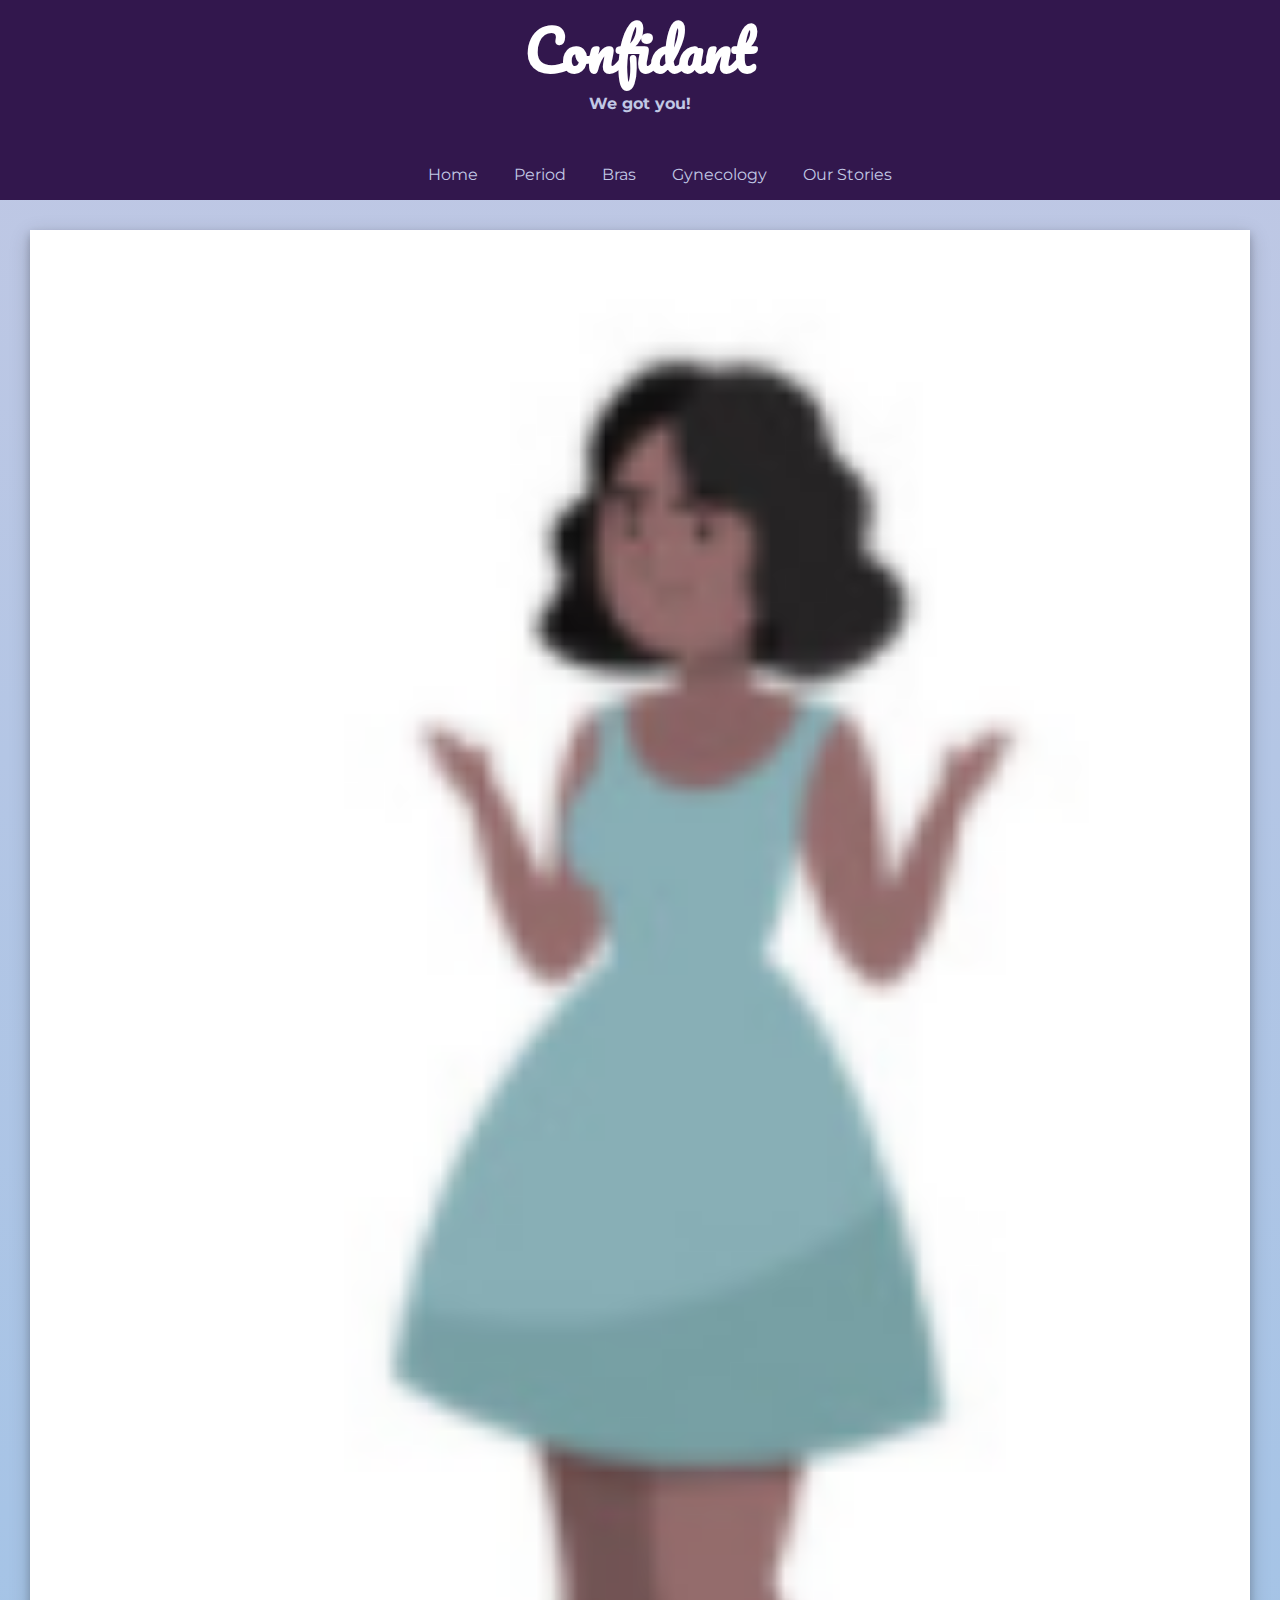
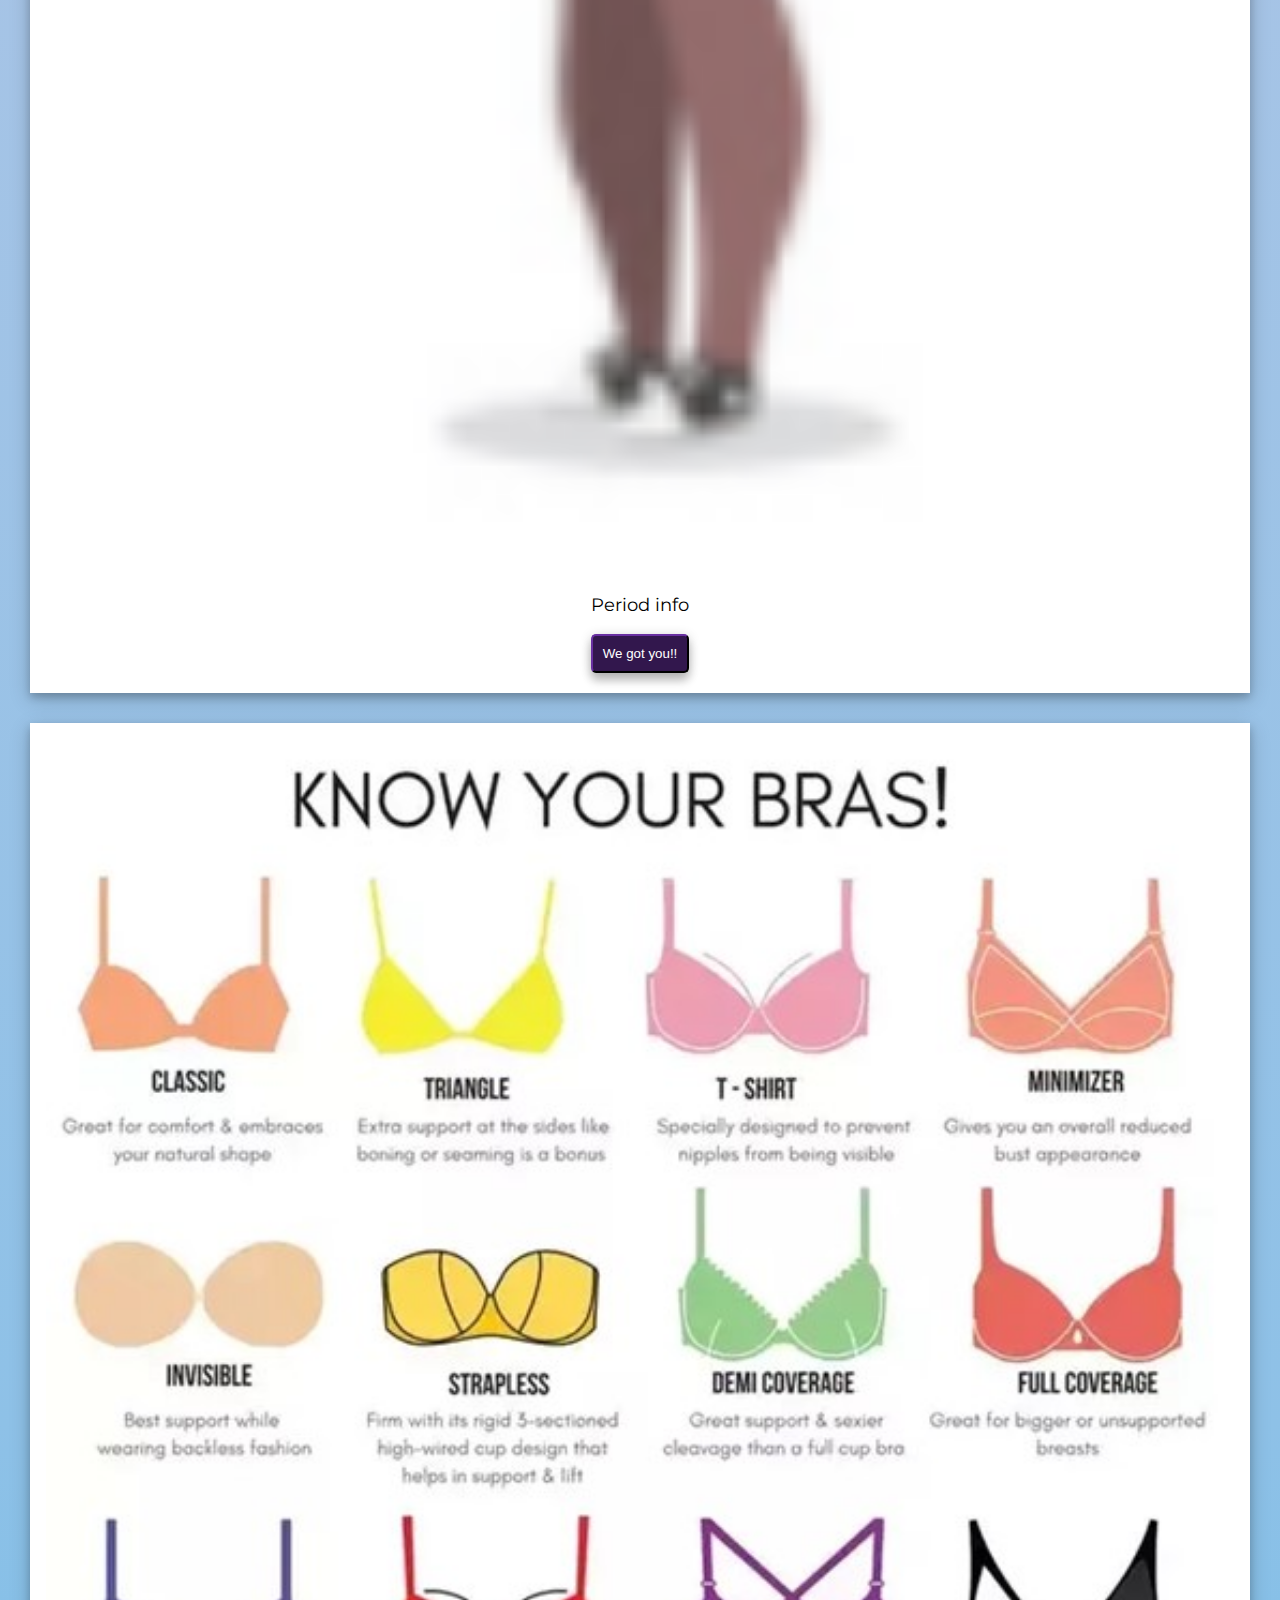
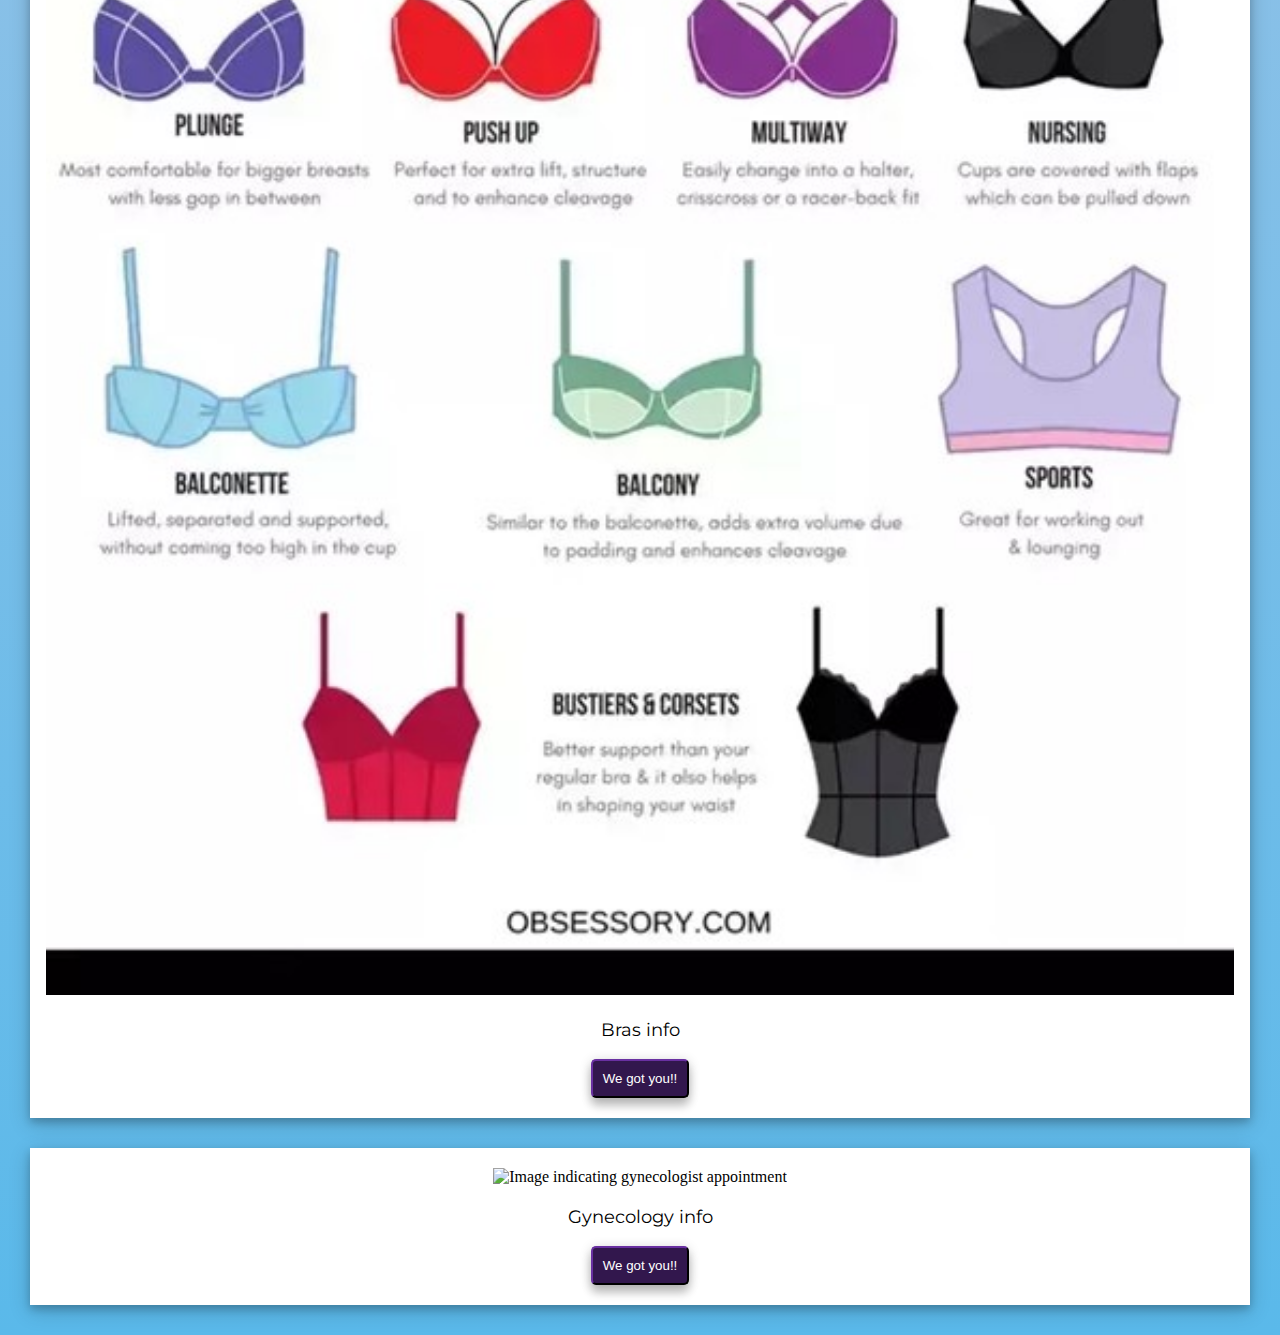
==== index.html @ 3390d000 "Added Our Stories" ====
<!DOCTYPE html>
<html lang="en-US">
    <head>
        <meta charset="utf-8">
        <meta name="viewport" content="width=device-width, initial-scale=1, shrink-to-fit=no">
        <link rel ="stylesheet" href= "styles.css">
        <link href="https://fonts.googleapis.com/css2?family=Pacifico&display=swap" rel="stylesheet">
        <link href="https://fonts.googleapis.com/css2?family=Montserrat&display=swap" rel="stylesheet">
    </head>

    <body>
        
        <div class = "Header">
            <div class = "Title">
                <h1>Confidant</h1>
                <h2>We got you!</h2>
            </div>
            <div class = "Navigation">
                <ul>
                    <li><a href="index.html">Home</a></li>
                    <li><a href="period.html">Period</a></li>
                    <li><a href="bra.html">Bras</a></li>
                    <li><a href="gynecology.html">Gynecology</a></li>
                    <li><a href="stories.html">Our Stories</a></li>
                </ul>
            </div>        
        </div>
        <div class = "Categories">
            <div class = "Period Category">
                <img src="images/girl1.png" alt="Image indicating period information">
                <p>Period info</p>
                <button onclick="document.location= 'period.html'">We got you!!</button>
            </div>
            <div class = "Bras Category">
                <img src="images/bras.jpg" alt="Image of bra">
                <p>Bras info</p>
                <button type="button" onclick="window.location.href='bra.html';">We got you!!</button>
            </div>
            <div class = "Gynecology Category">
                <img src="" alt="Image indicating gynecologist appointment">
                <p>Gynecology info</p>
                <button type="button">We got you!!</button>
            </div>
        </div>
    </body>
<script src="main.js"></script>
</html>
---- styles.css ----
body {
  background-image: linear-gradient(#C1C8E4,#a7c4e6,#8ec1e7 ,#5AB9EA);
  margin:0;
  }
  .Header{
    /* background-image: linear-gradient(#5AB9EA, #C1C8E4); */
    background-color: #32174d;
  /* background-image: url("images/background.jpg");
  background-repeat: repeat; */
    margin:0%;
    left: 0;
    right: 0;
    display:block;
  }
.Header h1 {
  font-family: 'Pacifico', cursive;
  /* background: #5AB9EA; */
  margin: 0%;
  font-size: 3.5em;
  text-align: center;
  padding-bottom: 40px;
}
.Header h2 {
  text-align: center;
  font-size: 1em;
  font-family: 'Montserrat', sans-serif;
  color: #C1C8E4;
}

h3 {
  font-family: 'Montserrat', sans-serif;
}
/* .Title {
  margin: 0%;
  color: white
} */
  h1, h2 {
    color:white;
    height: 41px;
    left: 0px;
    top: 0px;
    list-style: none;
  }
  .Navigation ul{
    margin: 0%;
    text-align: center;
  }

  img {
    width: 100%
  }

  .Navigation {
    margin: 0%;
    display: block;
    padding: 16px;
    font-family: 'Montserrat', sans-serif;
  }
  .Navigation li {
    display: block;
    display: inline-block;
    padding-left: 16px;
    padding-right: 16px;
  }
  .Navigation li a{
    color: #C1C8E4;
    text-decoration: none;
  }
  .Navigation li a:hover {
    text-decoration:underline;
  }
  
  p, .Answer ul{
    margin-top: 0%;
    padding-top: 20px;
    font-family: 'Montserrat', sans-serif;
    font-size: 18px;
    /* background: #C1C8E4; */
  }

.Category, .card{
    text-align: center;
    padding-left: 16px;
    padding-right: 16px;
    padding-top: 20px;
    margin: 30px;
    background: white;
    padding-bottom: 20px;
    box-shadow: 0 4px 8px 0 rgba(0, 0, 0, 0.2), 0 6px 20px 0 rgba(0, 0, 0, 0.19);
}

 .Answer {
   border-top: 3px solid;
   border-image: linear-gradient(to right, transparent, #34495e, transparent) 1;
  padding: 1rem;
}
.Category button, .Source button{
  box-shadow: 0 8px 10px 0 rgba(0,0,0,0.2), 0 2px 12px 0 rgba(0,0,0,0.19);
  border-color: #32174d;
  background-color: #32174d;
  color: white;
  border-radius: 5px;
  padding: 10px;
}
.Category button:hover, .Source button:hover{
  cursor: pointer;
}
.Answer ul {
  text-align: left;
}
.Questions .Question p {
  font-size: 25px;
}

.Question button{
  /* font-size: 25px; */
  text-decoration: none; 
  font-family: 'Montserrat', sans-serif;
  padding: 10px;
  font-size:4vw;
  width: 100%; 
  height: auto;
  font-weight: bold;
  color: #32174d;
}

.Question .btn-link:before{
  content: '\2212';
  width: 35px;
  left: 25px;
  font-size:25px;
  font-size: 4vw;
  text-align: middle;
  /* top:31px;*/
  padding-right: 10px; 
  /* position: absolute; */ 
  
}

.Question .btn-link.collapsed:before{
  content:'\002B';
}

.Question .btn-link{
  text-decoration: none;
}


.Question button:hover {
  text-decoration: none; 
  color: #C1C8E4;
}
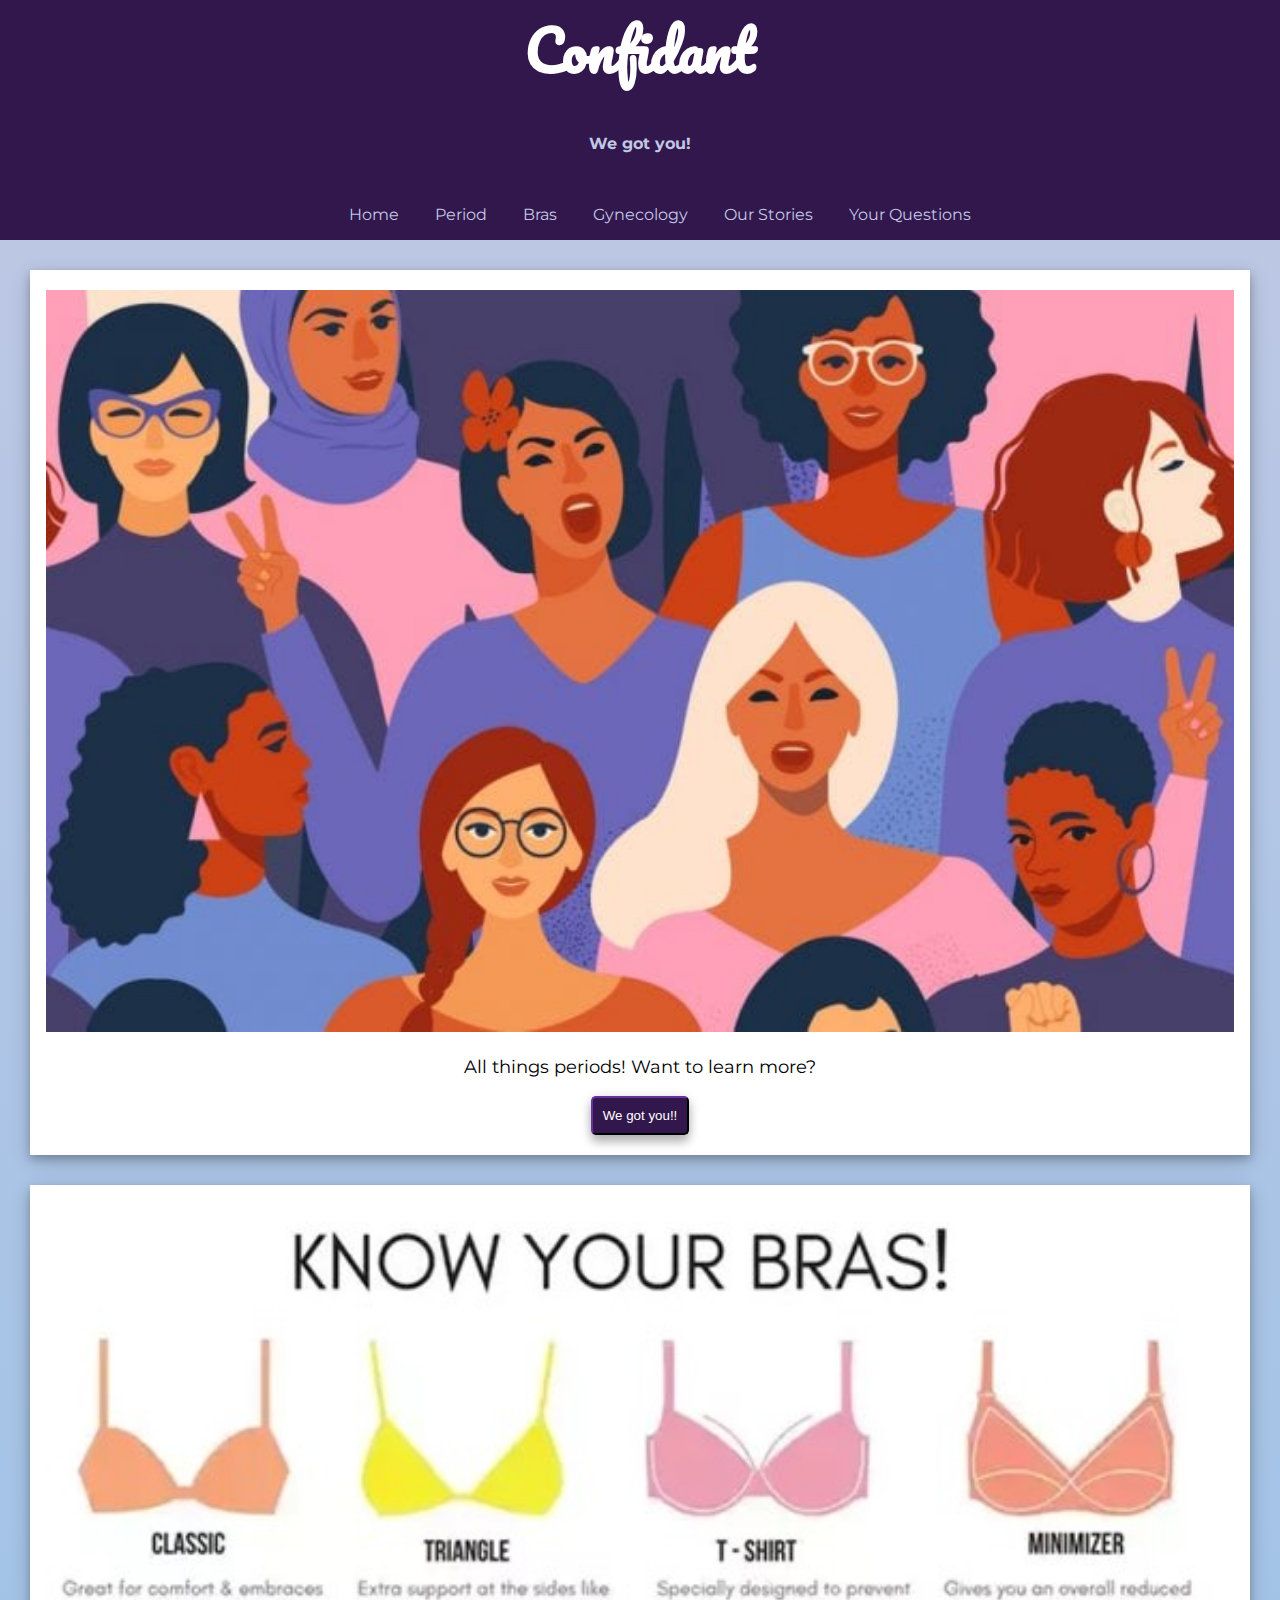
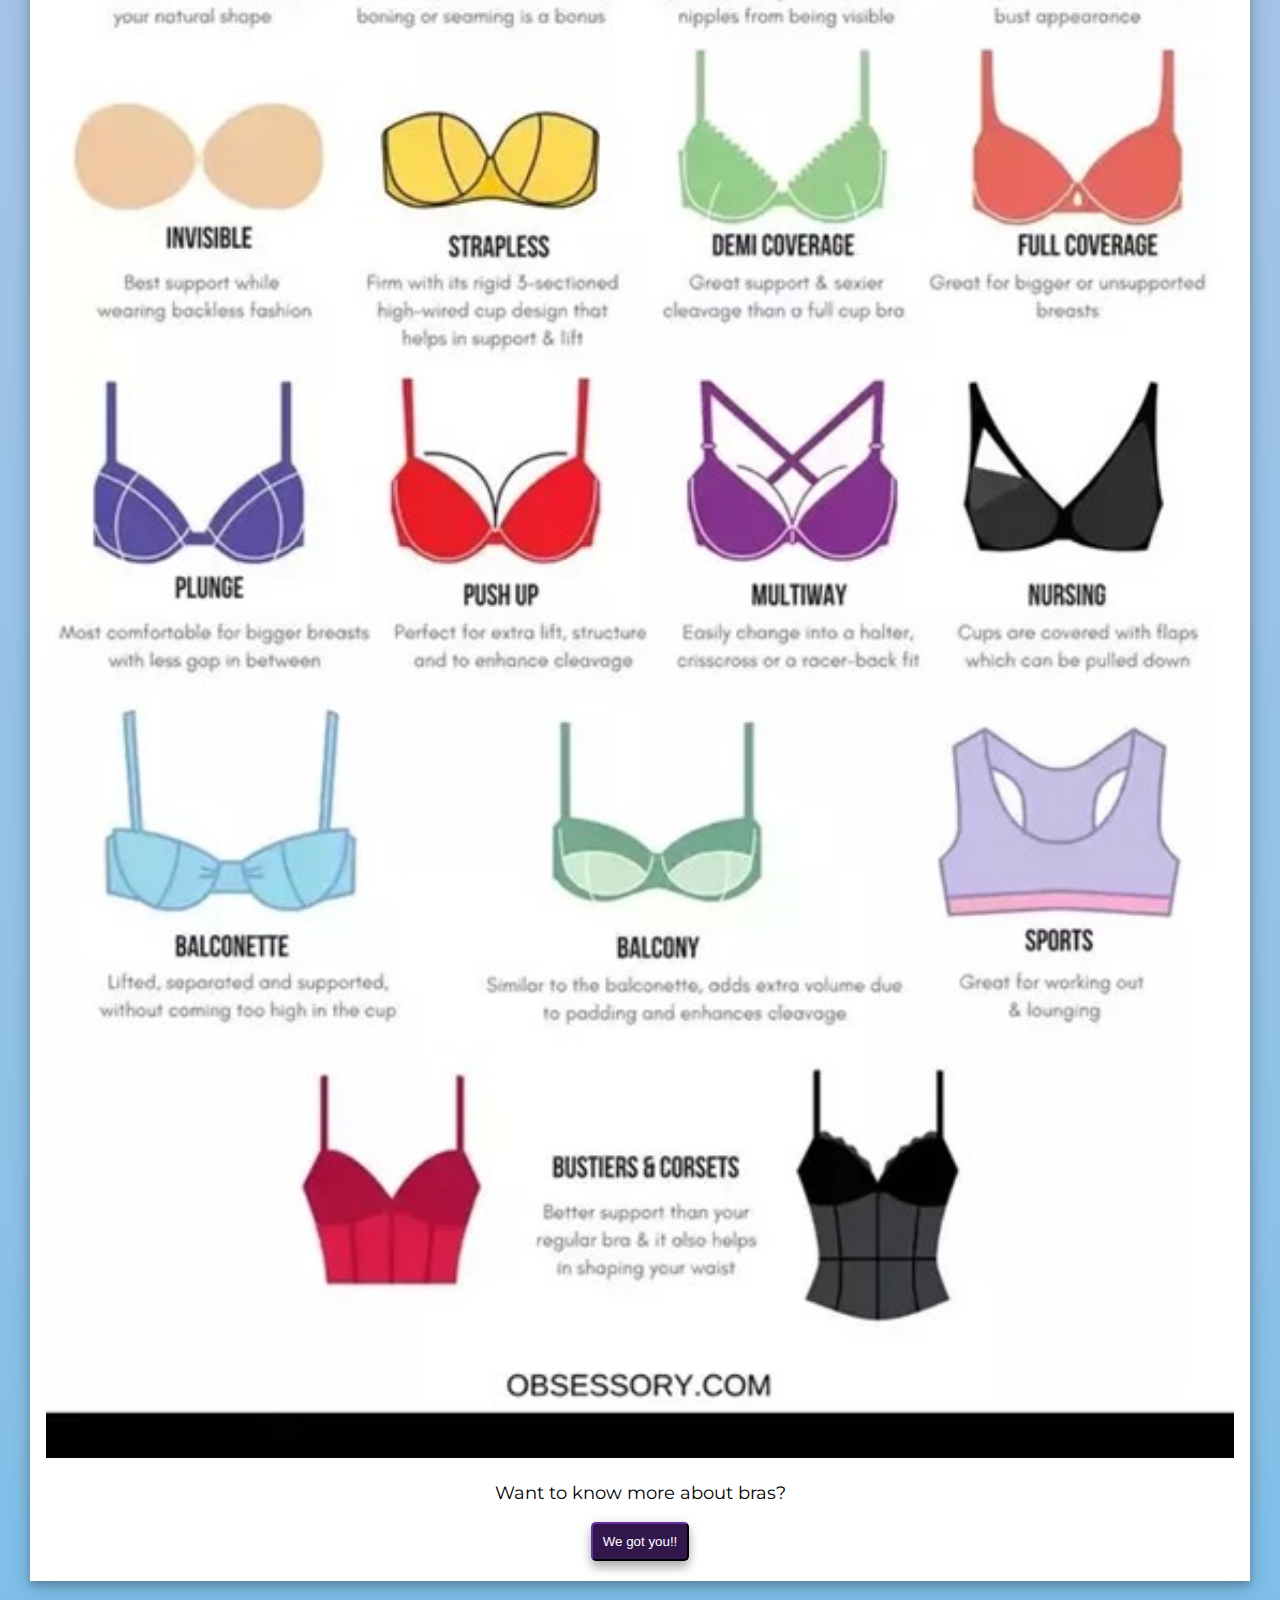
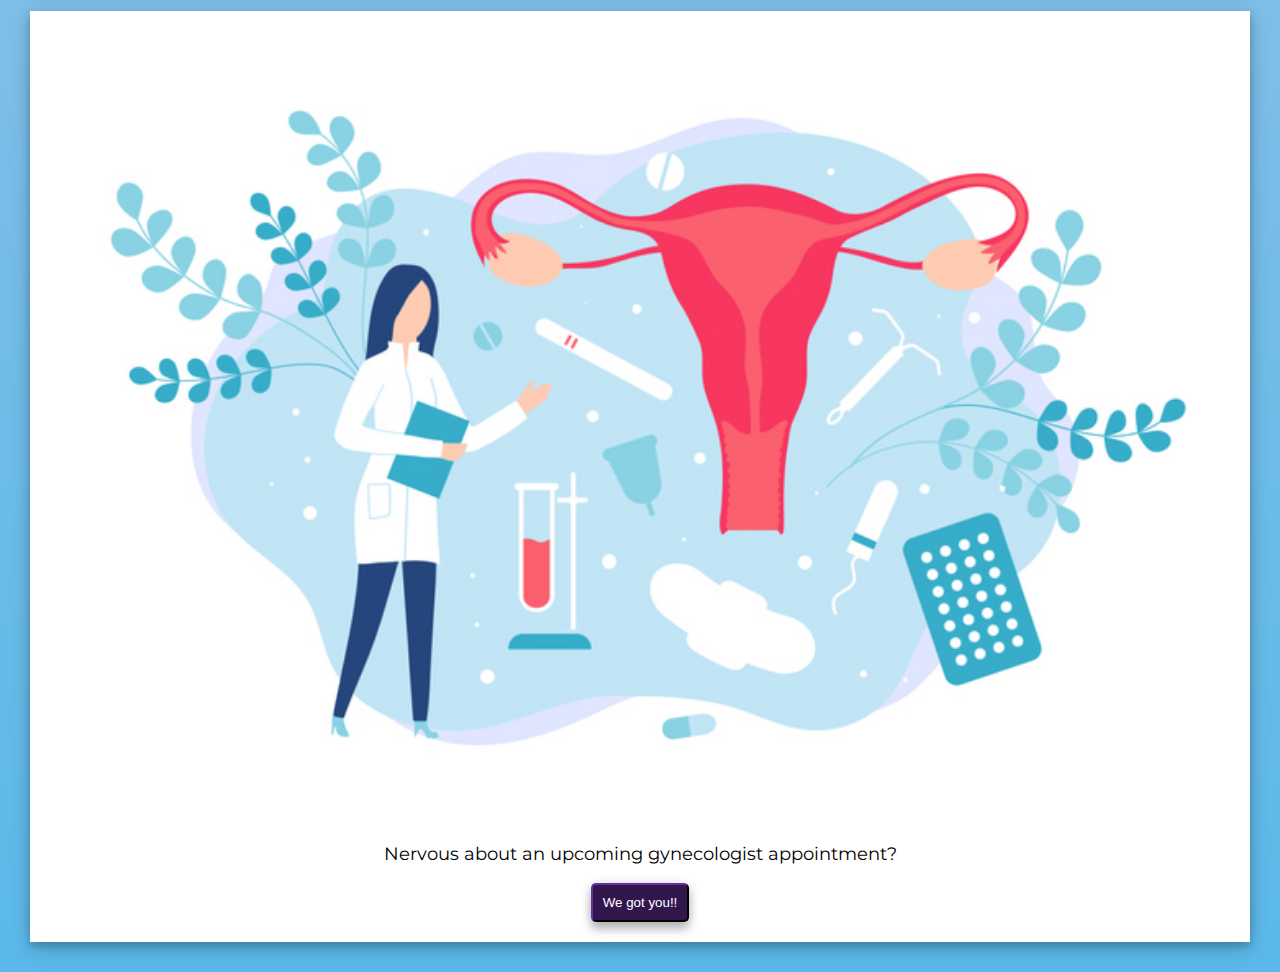
==== commit 06138ba2: "Collapse functionality on bras" ====
--- a/index.html
+++ b/index.html
@@ -21,27 +21,29 @@
                     <li><a href="period.html">Period</a></li>
                     <li><a href="bra.html">Bras</a></li>
                     <li><a href="gynecology.html">Gynecology</a></li>
-                    <li><a href="stories.html">Our Stories</a></li>
+                    <li><a href="sources.html">Our Stories</a></li>
+                    <li><a href="questions.html">Your Questions</a></li>
                 </ul>
             </div>        
         </div>
         <div class = "Categories">
             <div class = "Period Category">
-                <img src="images/girl1.png" alt="Image indicating period information">
-                <p>Period info</p>
+                <img src="images/idk.jpg" alt="Image indicating period information">
+                <p>All things periods! Want to learn more?</p>
                 <button onclick="document.location= 'period.html'">We got you!!</button>
             </div>
             <div class = "Bras Category">
                 <img src="images/bras.jpg" alt="Image of bra">
-                <p>Bras info</p>
+                <p>Want to know more about bras?</p>
                 <button type="button" onclick="window.location.href='bra.html';">We got you!!</button>
             </div>
             <div class = "Gynecology Category">
-                <img src="" alt="Image indicating gynecologist appointment">
-                <p>Gynecology info</p>
-                <button type="button">We got you!!</button>
+                <img src="images/gynecologist appointment.jpg" alt="Image indicating gynecologist appointment">
+                <p>Nervous about an upcoming gynecologist appointment?</p>
+                <button type="button" onclick="window.location.href='gynecology.html';">We got you!!</button>
             </div>
         </div>
     </body>
-<script src="main.js"></script>
+<script src="main.js">
+</script>
 </html>
--- a/styles.css
+++ b/styles.css
@@ -18,17 +18,13 @@
   margin: 0%;
   font-size: 3.5em;
   text-align: center;
-  padding-bottom: 40px;
+  padding-bottom: 80px;
 }
 .Header h2 {
   text-align: center;
   font-size: 1em;
   font-family: 'Montserrat', sans-serif;
   color: #C1C8E4;
-}
-
-h3 {
-  font-family: 'Montserrat', sans-serif;
 }
 /* .Title {
   margin: 0%;
@@ -124,8 +120,12 @@
   color: #32174d;
 }
 
+.Question .btn-link.collapsed:before{
+  content: '\2212'
+  /* content:'\002B'; */
+}
 .Question .btn-link:before{
-  content: '\2212';
+  content:'\002B';
   width: 35px;
   left: 25px;
   font-size:25px;
@@ -137,17 +137,14 @@
   
 }
 
-.Question .btn-link.collapsed:before{
-  content:'\002B';
-}
 
 .Question .btn-link{
   text-decoration: none;
 }
-
 
 .Question button:hover {
   text-decoration: none; 
   color: #C1C8E4;
 }
 
+
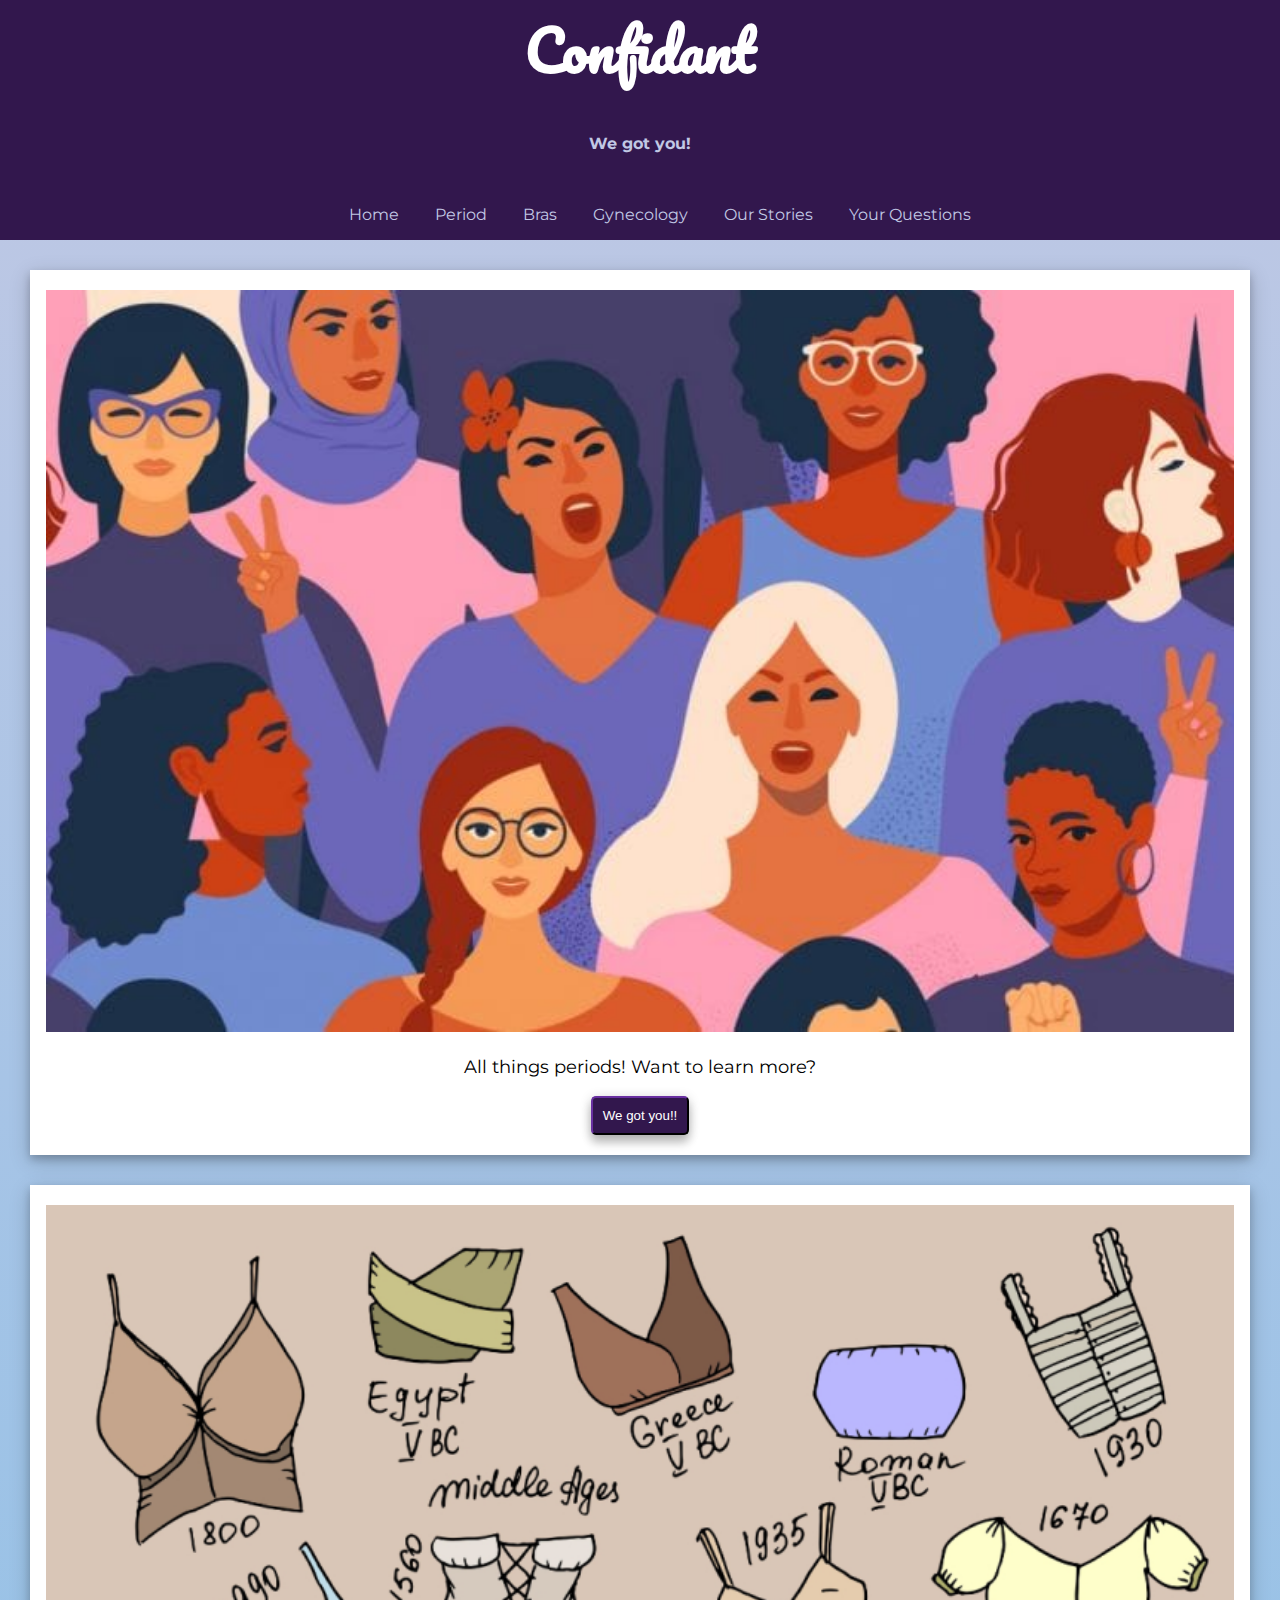
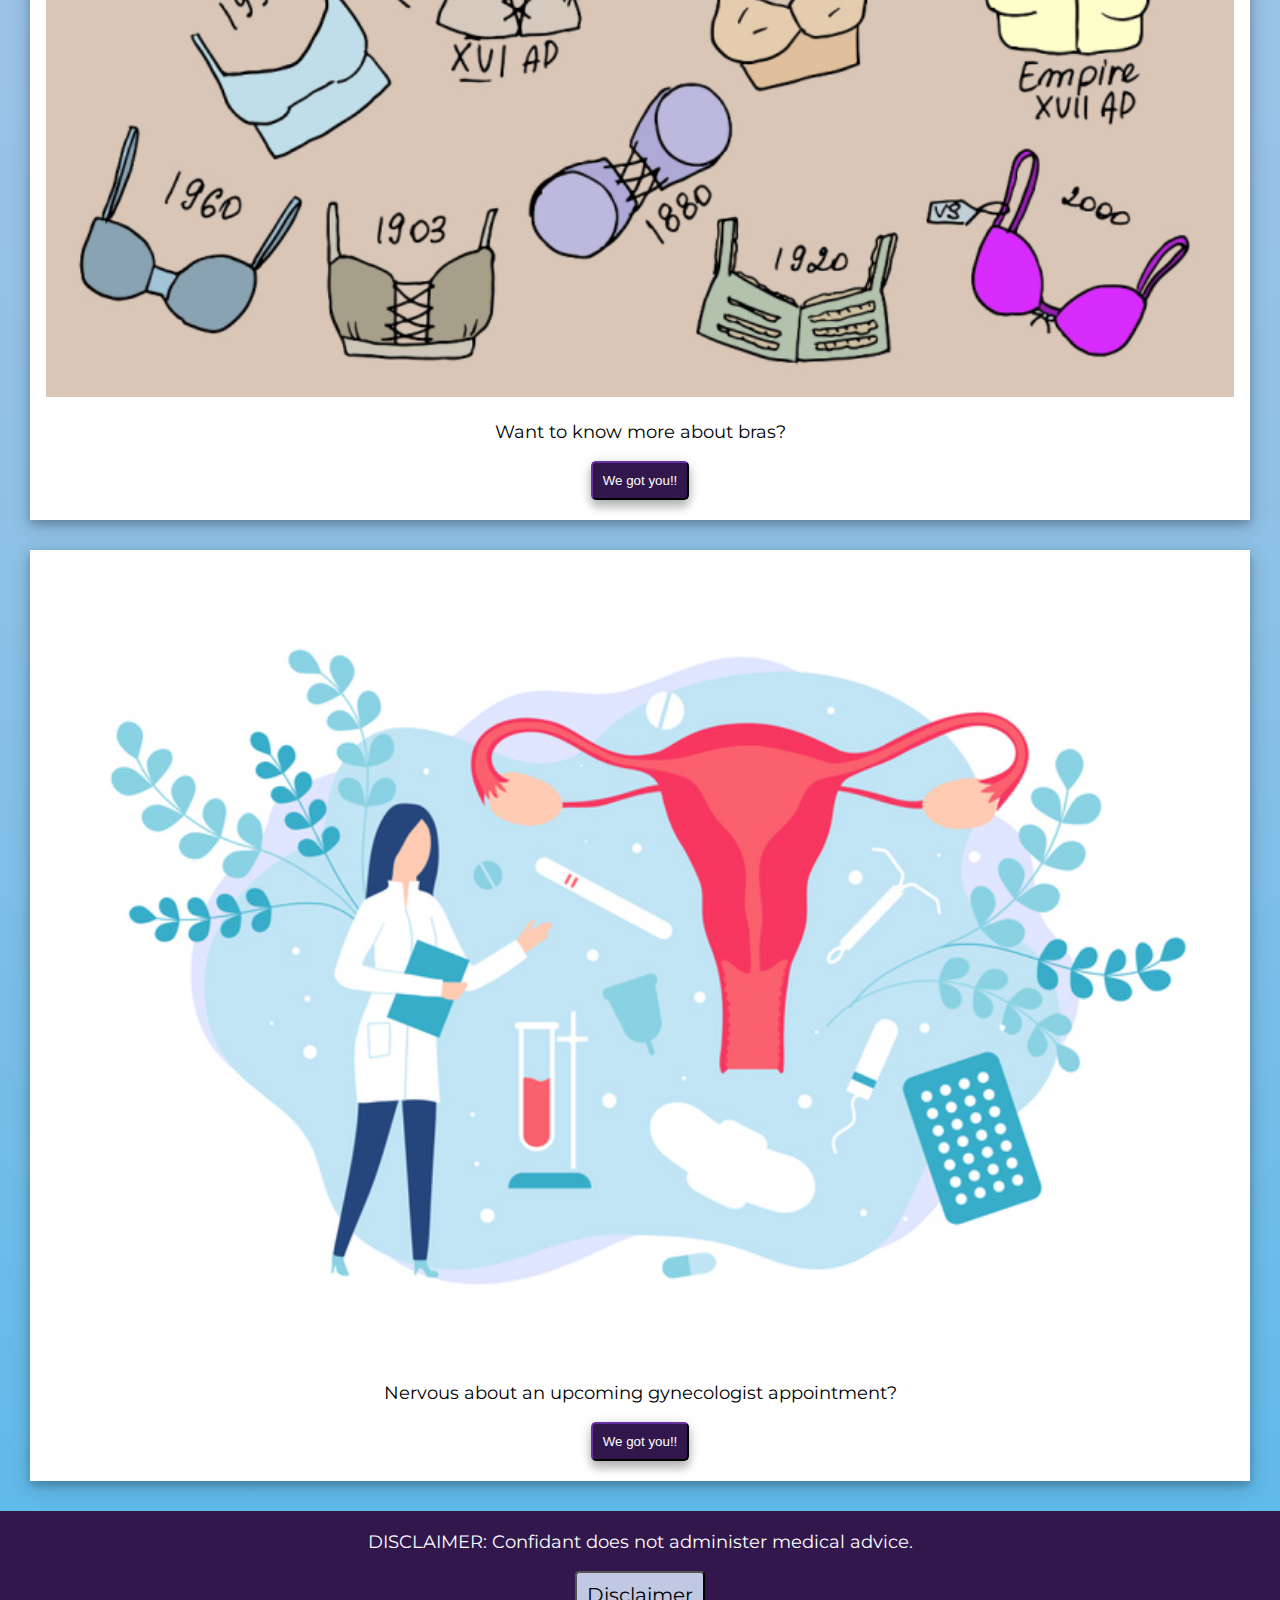
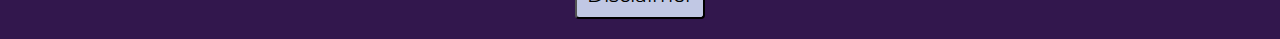
==== commit 24583f77: "Added disclaimer & pictures" ====
--- a/index.html
+++ b/index.html
@@ -8,8 +8,8 @@
         <link href="https://fonts.googleapis.com/css2?family=Montserrat&display=swap" rel="stylesheet">
     </head>
 
+    <!-- <body onload="disclaimer()"> -->
     <body>
-        
         <div class = "Header">
             <div class = "Title">
                 <h1>Confidant</h1>
@@ -26,6 +26,9 @@
                 </ul>
             </div>        
         </div>
+        <!-- <div class="popup" onclick="disclaimer()">Click me to toggle the popup!
+            <span class="popuptext" id="myPopup">A Simple Popup!</span>
+         </div> -->
         <div class = "Categories">
             <div class = "Period Category">
                 <img src="images/idk.jpg" alt="Image indicating period information">
@@ -33,7 +36,7 @@
                 <button onclick="document.location= 'period.html'">We got you!!</button>
             </div>
             <div class = "Bras Category">
-                <img src="images/bras.jpg" alt="Image of bra">
+                <img src="images/bra/brasHistory.jpg" alt="Image of bra">
                 <p>Want to know more about bras?</p>
                 <button type="button" onclick="window.location.href='bra.html';">We got you!!</button>
             </div>
@@ -43,6 +46,26 @@
                 <button type="button" onclick="window.location.href='gynecology.html';">We got you!!</button>
             </div>
         </div>
+        <footer>
+            <!-- Trigger/Open The Modal -->
+            <div class = foottxt>
+                <p>DISCLAIMER: Confidant does not administer medical advice.</p>
+            </div>
+            <center><div class = "butt">
+                <button id="myBtn">Disclaimer</button>
+            </div></center>
+
+            <!-- The Modal -->
+            <div id="myModal" class="modal">
+
+            <!-- Modal content -->
+            <div class="modal-content">
+                <span class="close">&times;</span>
+                <p><b>Disclaimer</b>: Confidant does not administer medical advice. It is not intended as a substitute for professional advice. Should you decide to act upon ny information on this website, you do so at your own risk. While the information on this website has been verified to the best of our abilities, we cannot guarantee that there are no mistakes or errors. We reserve the right to change this policy at any given time, of which you will be promptly updated. If you want to make sure that you are up to date with the latest changes, we advise you to frequently visit this page. The content displayed on this website is the intellectual property of Confidant. You may not reue, republish, or reprint such content without our written consent. </p>
+            </div>
+
+            </div>
+        </footer>
     </body>
 <script src="main.js">
 </script>
--- a/styles.css
+++ b/styles.css
@@ -147,4 +147,67 @@
   color: #C1C8E4;
 }
 
-
+.modal {
+  display: none; /* Hidden by default */
+  position: fixed; /* Stay in place */
+  z-index: 1; /* Sit on top */
+  left: 0;
+  top: 0;
+  width: 100%; /* Full width */
+  height: 100%; /* Full height */
+  overflow: auto; /* Enable scroll if needed */
+  background-color: rgb(0,0,0); /* Fallback color */
+  background-color: rgba(0,0,0,0.4); /* Black w/ opacity */
+}
+
+/* Modal Content/Box */
+.modal-content {
+  background-color:  #32174d;
+  margin: 15% auto; /* 15% from the top and centered */
+  padding: 20px;
+  border: 1px solid black;
+  width: 80%; /* Could be more or less, depending on screen size */
+  color: white;
+  font-family: 'Montserrat', sans-serif
+}
+
+/* The Close Button */
+.close {
+  color: #aaa;
+  float: right;
+  font-size: 28px;
+  font-weight: bold;
+}
+
+.close:hover,
+.close:focus {
+  color: black;
+  text-decoration: none;
+  cursor: pointer;
+}
+
+footer{
+  background-color: #32174d;
+  margin:auto;
+}
+#myBtn {
+  border-radius: 4px;
+  font-family: 'Montserrat', sans-serif;
+  padding: 10px;
+  font-size:20px;
+  text-align: center;
+  margin:auto;
+  background-color: #C1C8E4;
+  border-color: black;
+}
+.foottxt {
+  display:block;
+  margin:auto;
+  text-align:center;
+  color: white;
+  font-family: 'Montserrat', sans-serif
+}
+.butt{
+  padding-bottom: 20px;
+}
+
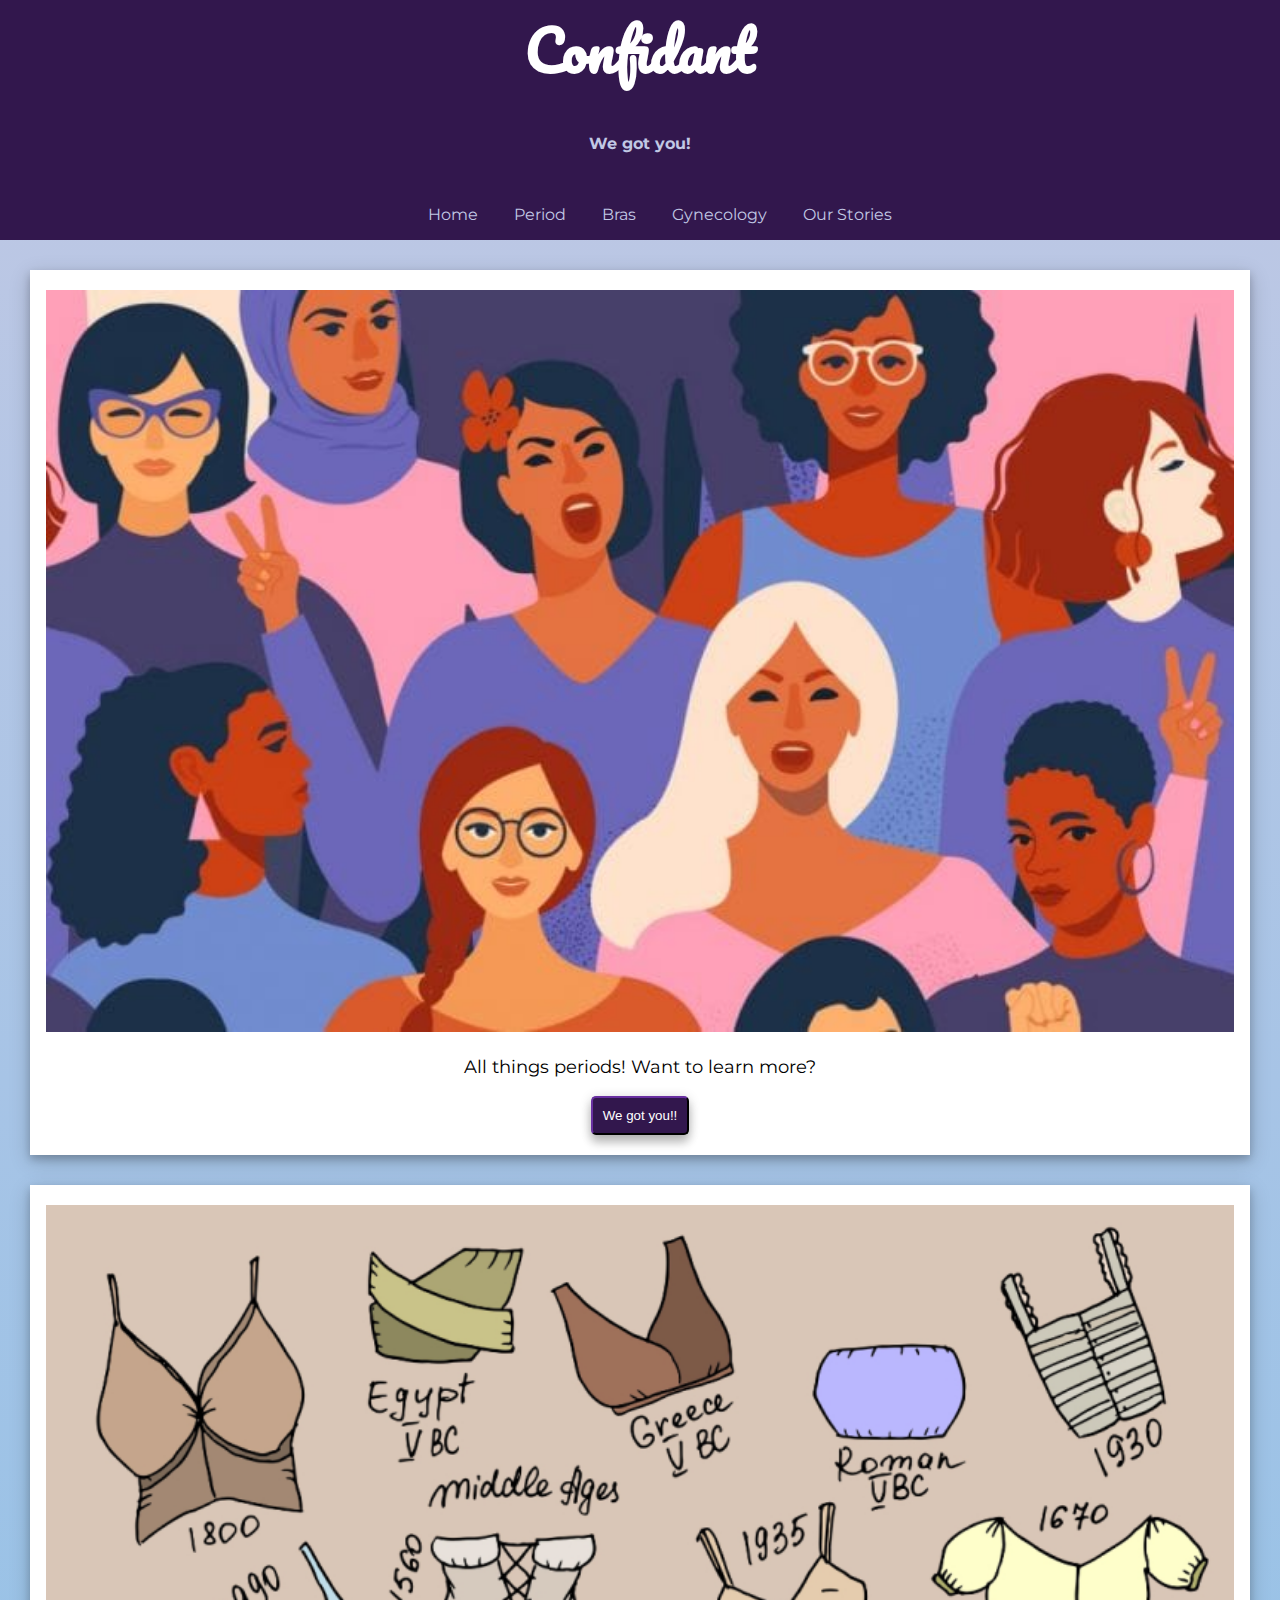
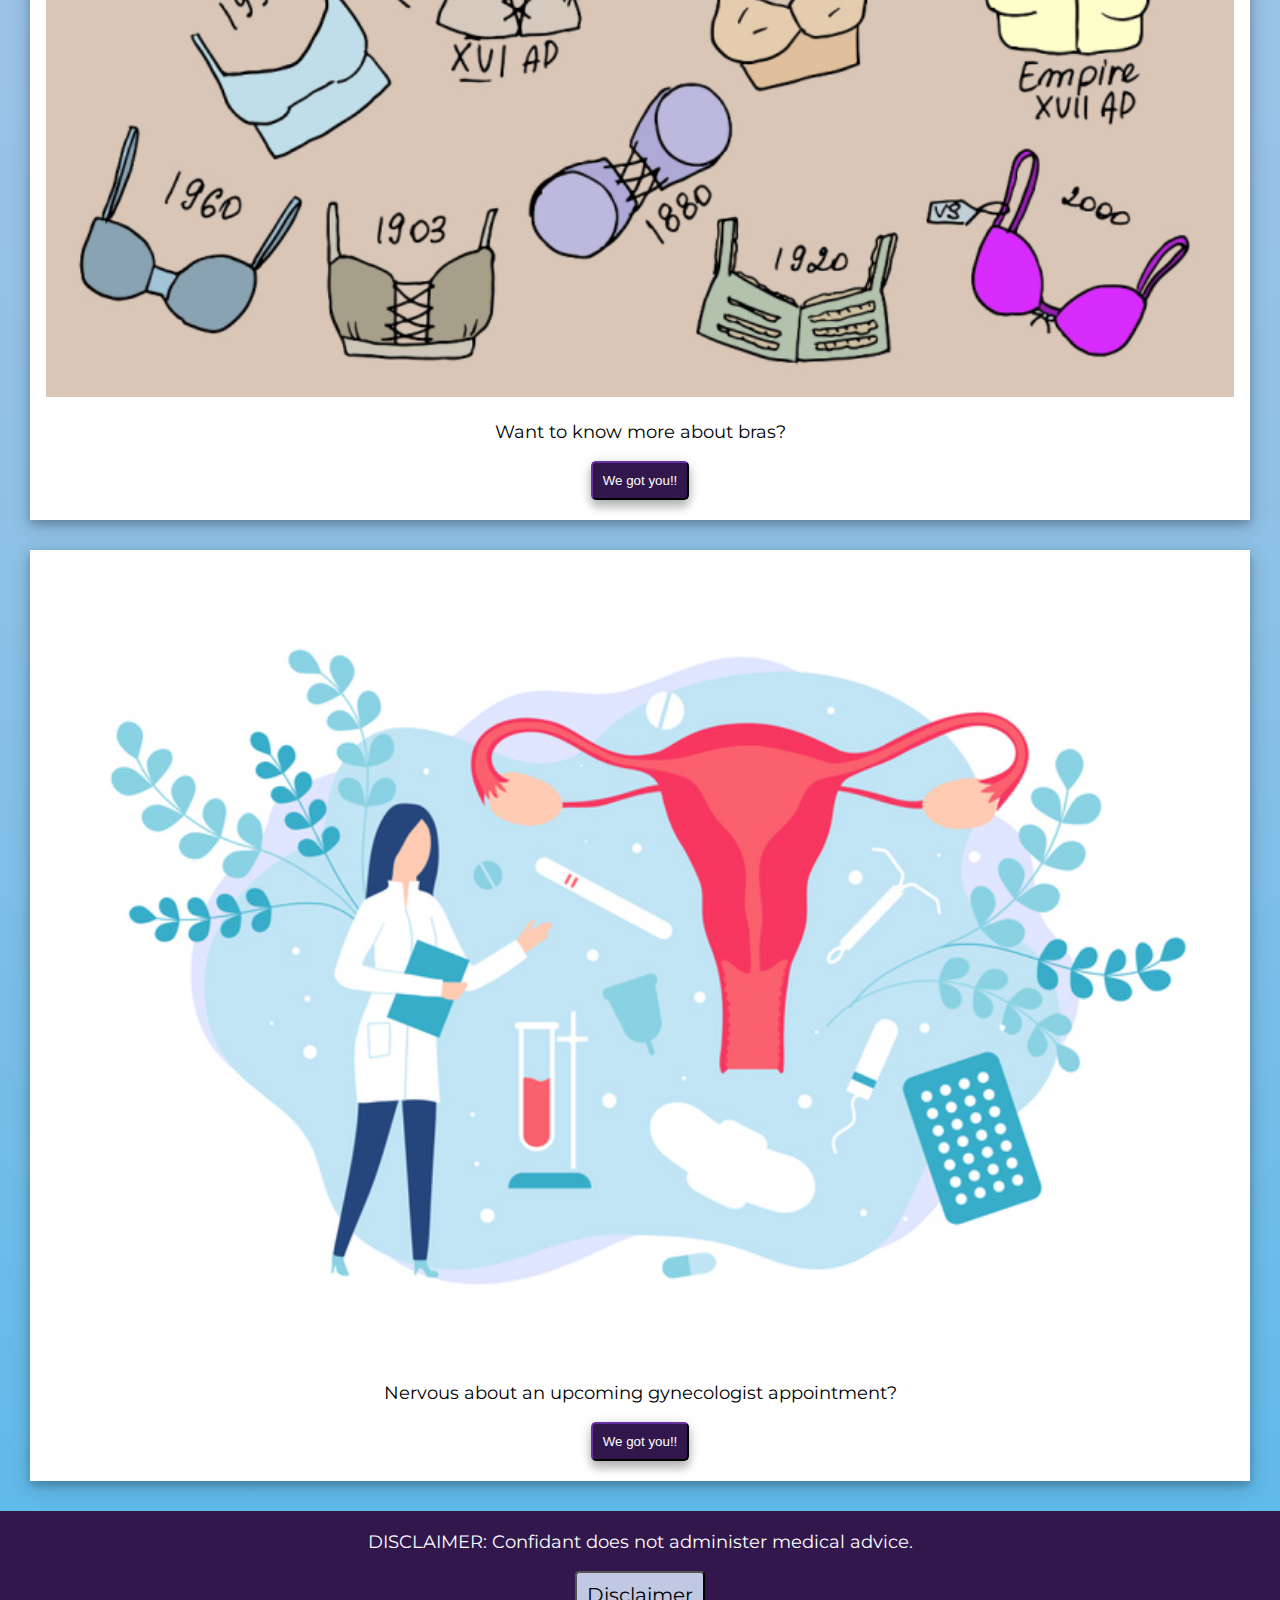
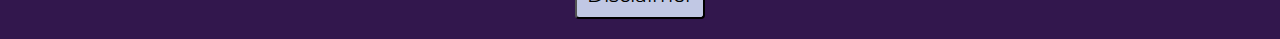
==== commit 242c0df5: "Merge pull request #19 from rgeohegan3/Kendra" ====
--- a/index.html
+++ b/index.html
@@ -21,8 +21,7 @@
                     <li><a href="period.html">Period</a></li>
                     <li><a href="bra.html">Bras</a></li>
                     <li><a href="gynecology.html">Gynecology</a></li>
-                    <li><a href="sources.html">Our Stories</a></li>
-                    <li><a href="questions.html">Your Questions</a></li>
+                    <li><a href="stories.html">Our Stories</a></li>
                 </ul>
             </div>        
         </div>
--- a/styles.css
+++ b/styles.css
@@ -25,6 +25,10 @@
   font-size: 1em;
   font-family: 'Montserrat', sans-serif;
   color: #C1C8E4;
+}
+
+h3 {
+  font-family: 'Montserrat', sans-serif;
 }
 /* .Title {
   margin: 0%;
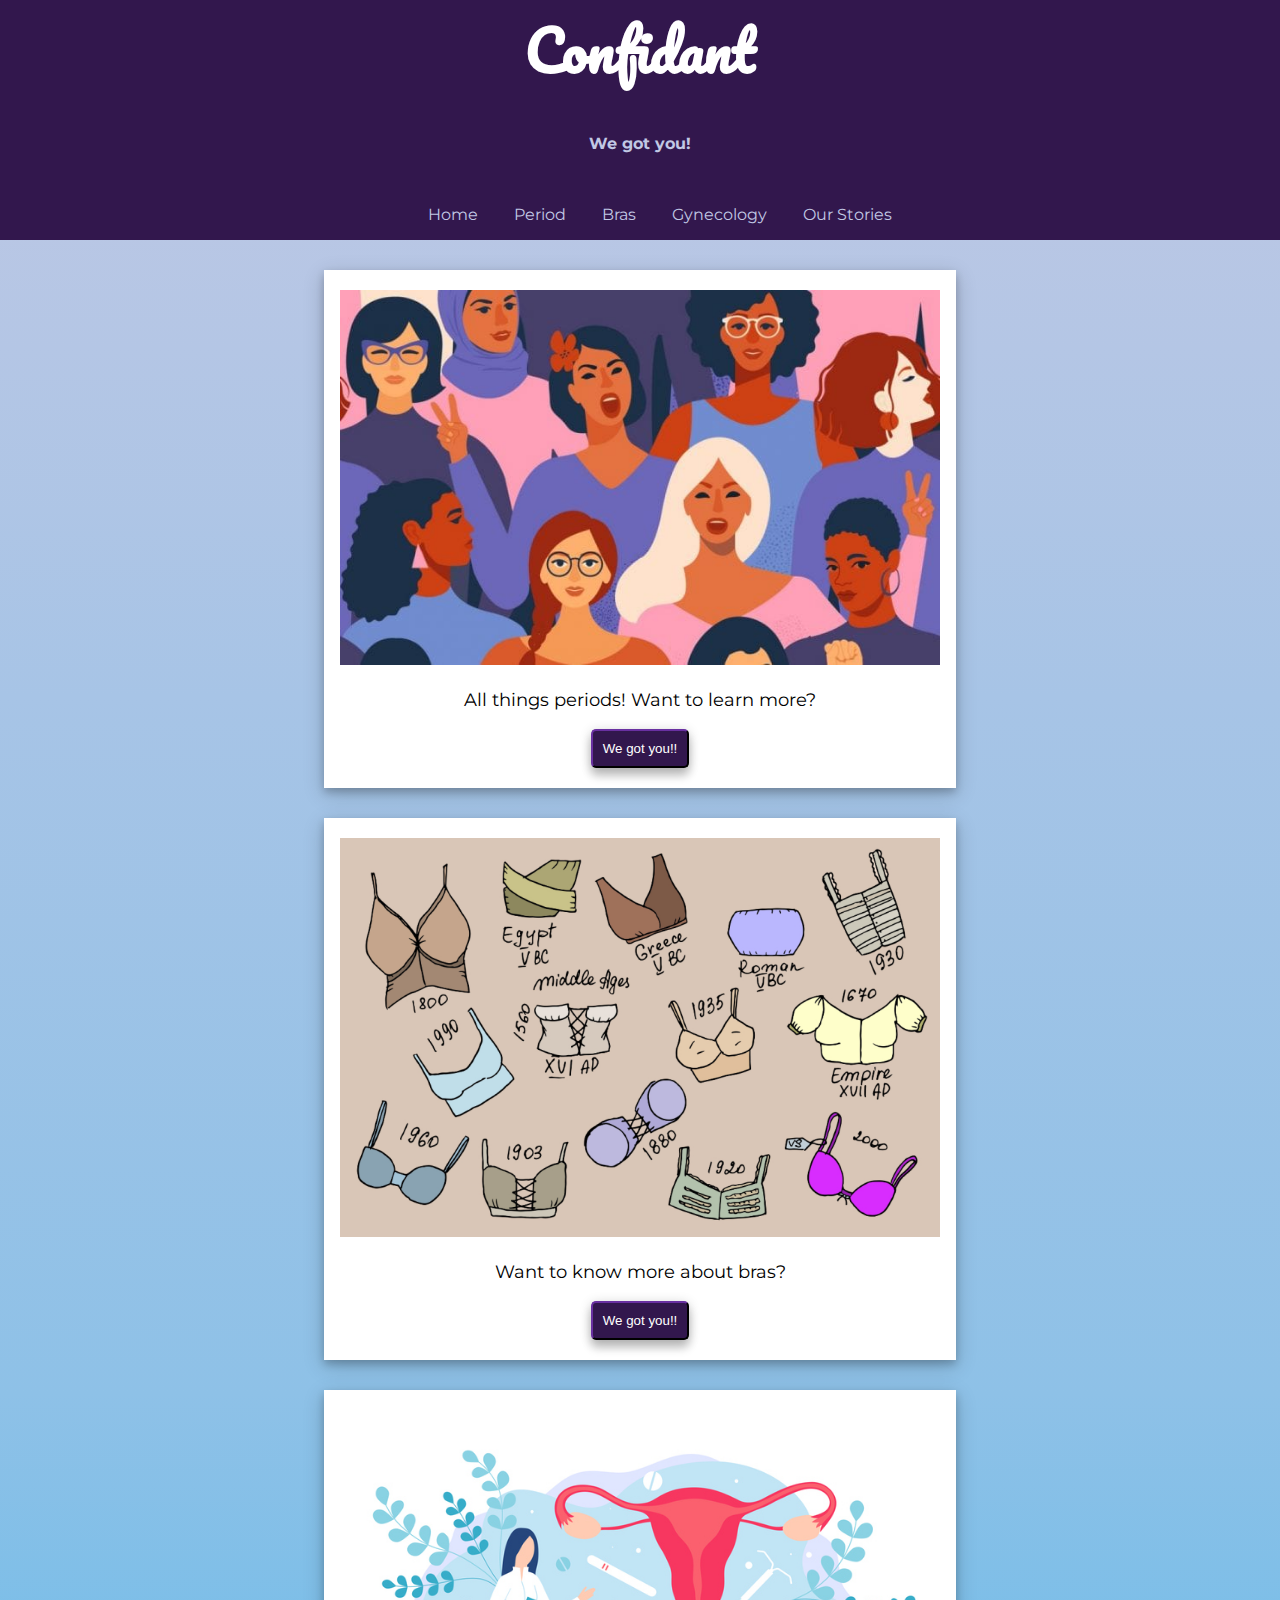
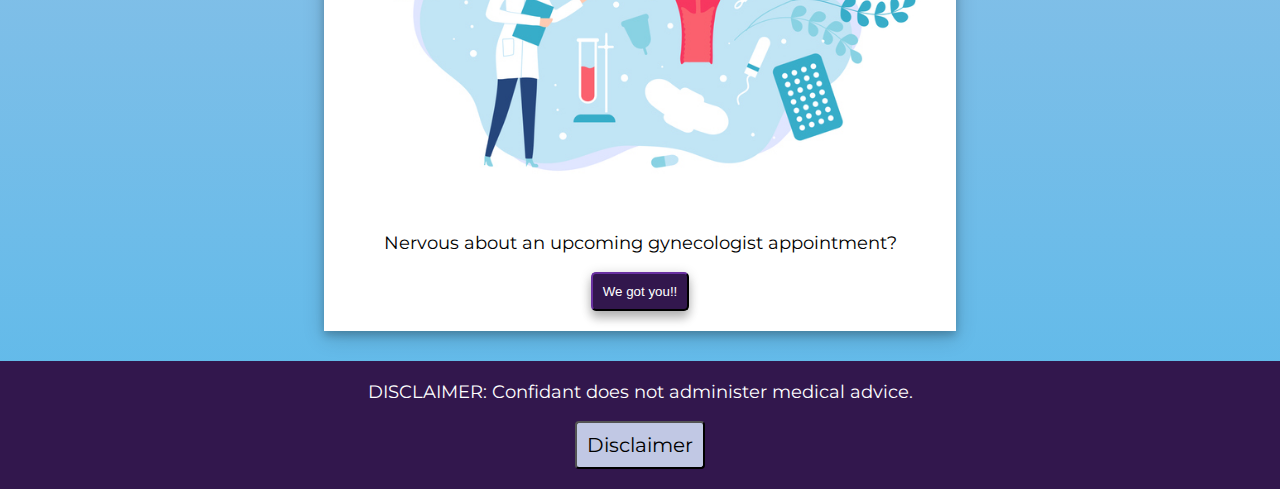
==== commit d110eabf: "Font Wrap Around" ====
--- a/index.html
+++ b/index.html
@@ -28,6 +28,7 @@
         <!-- <div class="popup" onclick="disclaimer()">Click me to toggle the popup!
             <span class="popuptext" id="myPopup">A Simple Popup!</span>
          </div> -->
+         <center>
         <div class = "Categories">
             <div class = "Period Category">
                 <img src="images/idk.jpg" alt="Image indicating period information">
@@ -45,6 +46,7 @@
                 <button type="button" onclick="window.location.href='gynecology.html';">We got you!!</button>
             </div>
         </div>
+    </center>
         <footer>
             <!-- Trigger/Open The Modal -->
             <div class = foottxt>
@@ -62,7 +64,6 @@
                 <span class="close">&times;</span>
                 <p><b>Disclaimer</b>: Confidant does not administer medical advice. It is not intended as a substitute for professional advice. Should you decide to act upon ny information on this website, you do so at your own risk. While the information on this website has been verified to the best of our abilities, we cannot guarantee that there are no mistakes or errors. We reserve the right to change this policy at any given time, of which you will be promptly updated. If you want to make sure that you are up to date with the latest changes, we advise you to frequently visit this page. The content displayed on this website is the intellectual property of Confidant. You may not reue, republish, or reprint such content without our written consent. </p>
             </div>
-
             </div>
         </footer>
     </body>
--- a/styles.css
+++ b/styles.css
@@ -70,25 +70,33 @@
     text-decoration:underline;
   }
   
-  p, .Answer ul{
+  p, .card ul{
     margin-top: 0%;
     padding-top: 20px;
     font-family: 'Montserrat', sans-serif;
     font-size: 18px;
     /* background: #C1C8E4; */
   }
-
+  .card, ul {
+    text-align: left;
+  }
 .Category, .card{
     text-align: center;
     padding-left: 16px;
     padding-right: 16px;
     padding-top: 20px;
     margin: 30px;
+    max-width: 600px;
     background: white;
     padding-bottom: 20px;
     box-shadow: 0 4px 8px 0 rgba(0, 0, 0, 0.2), 0 6px 20px 0 rgba(0, 0, 0, 0.19);
 }
-
+.story{
+  margin: 1em;
+  padding:0.5em;
+  background-color: rgba(0, 0, 0, 0.19);
+  /* background-image: linear-gradient(to right,transparent, white, transparent);  */
+}
  .Answer {
    border-top: 3px solid;
    border-image: linear-gradient(to right, transparent, #34495e, transparent) 1;
@@ -112,20 +120,26 @@
   font-size: 25px;
 }
 
+
+
 .Question button{
   /* font-size: 25px; */
   text-decoration: none; 
   font-family: 'Montserrat', sans-serif;
   padding: 10px;
-  font-size:4vw;
+  font-size: max(2vw, 20px);
+ 
+  white-space:normal;
   width: 100%; 
   height: auto;
   font-weight: bold;
   color: #32174d;
 }
 
+
 .Question .btn-link.collapsed:before{
-  content: '\2212'
+  content: '\2212';
+ 
   /* content:'\002B'; */
 }
 .Question .btn-link:before{
@@ -133,7 +147,7 @@
   width: 35px;
   left: 25px;
   font-size:25px;
-  font-size: 4vw;
+  
   text-align: middle;
   /* top:31px;*/
   padding-right: 10px; 
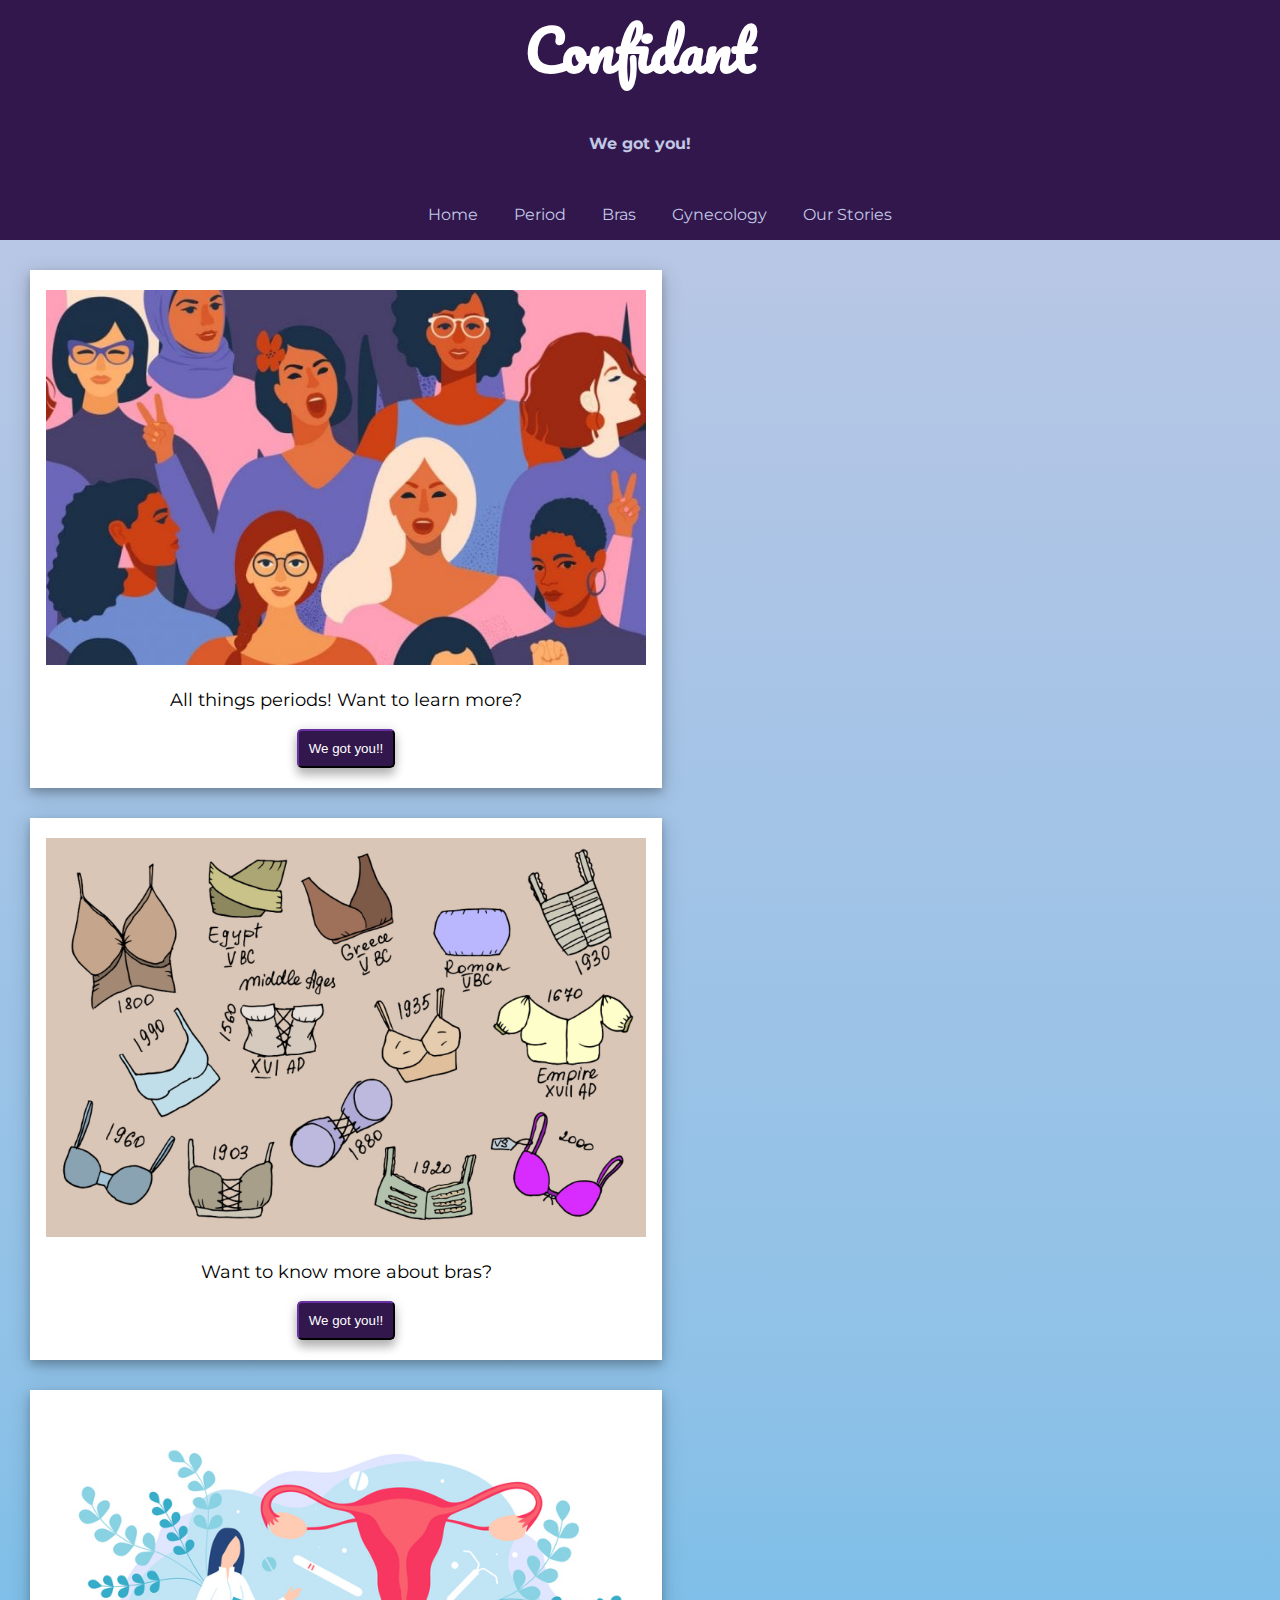
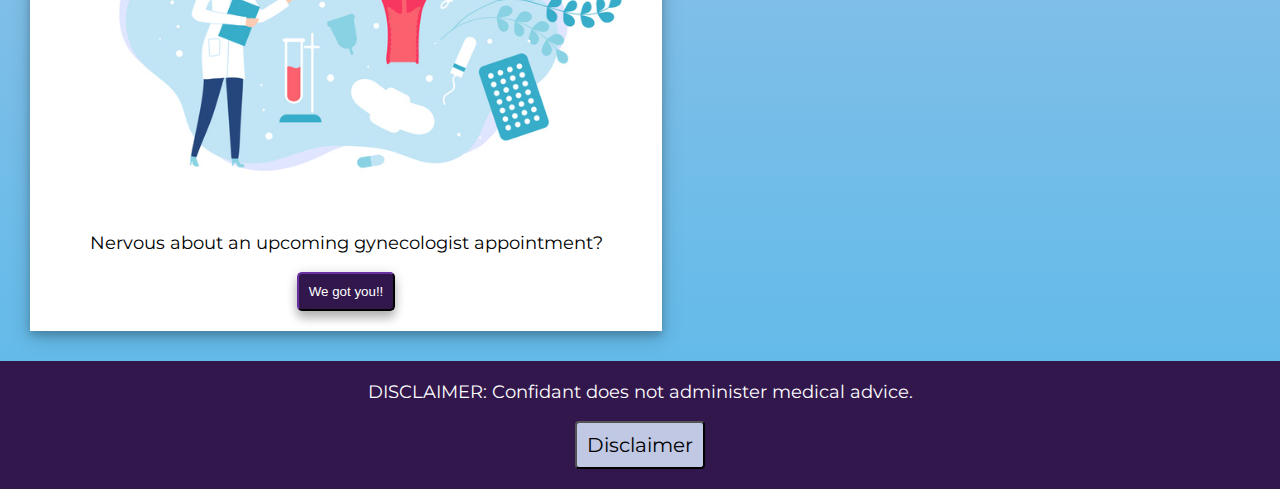
==== commit ee4a84ea: "Edited content" ====
--- a/index.html
+++ b/index.html
@@ -28,7 +28,6 @@
         <!-- <div class="popup" onclick="disclaimer()">Click me to toggle the popup!
             <span class="popuptext" id="myPopup">A Simple Popup!</span>
          </div> -->
-         <center>
         <div class = "Categories">
             <div class = "Period Category">
                 <img src="images/idk.jpg" alt="Image indicating period information">
@@ -46,7 +45,6 @@
                 <button type="button" onclick="window.location.href='gynecology.html';">We got you!!</button>
             </div>
         </div>
-    </center>
         <footer>
             <!-- Trigger/Open The Modal -->
             <div class = foottxt>
@@ -62,7 +60,7 @@
             <!-- Modal content -->
             <div class="modal-content">
                 <span class="close">&times;</span>
-                <p><b>Disclaimer</b>: Confidant does not administer medical advice. It is not intended as a substitute for professional advice. Should you decide to act upon ny information on this website, you do so at your own risk. While the information on this website has been verified to the best of our abilities, we cannot guarantee that there are no mistakes or errors. We reserve the right to change this policy at any given time, of which you will be promptly updated. If you want to make sure that you are up to date with the latest changes, we advise you to frequently visit this page. The content displayed on this website is the intellectual property of Confidant. You may not reue, republish, or reprint such content without our written consent. </p>
+                <p><b>Disclaimer</b>: Confidant does not administer medical advice. It is not intended as a substitute for professional advice. Should you decide to act upon any information on this website, you do so at your own risk. While the information on this website has been verified to the best of our abilities, we cannot guarantee that there are no mistakes or errors. We reserve the right to change this policy at any given time, of which you will be promptly updated. If you want to make sure that you are up to date with the latest changes, we advise you to frequently visit this page. </p><p>The content displayed on this website is the intellectual property of Confidant. You may not reuse, republish, or reprint such content without our written consent. </p>
             </div>
             </div>
         </footer>
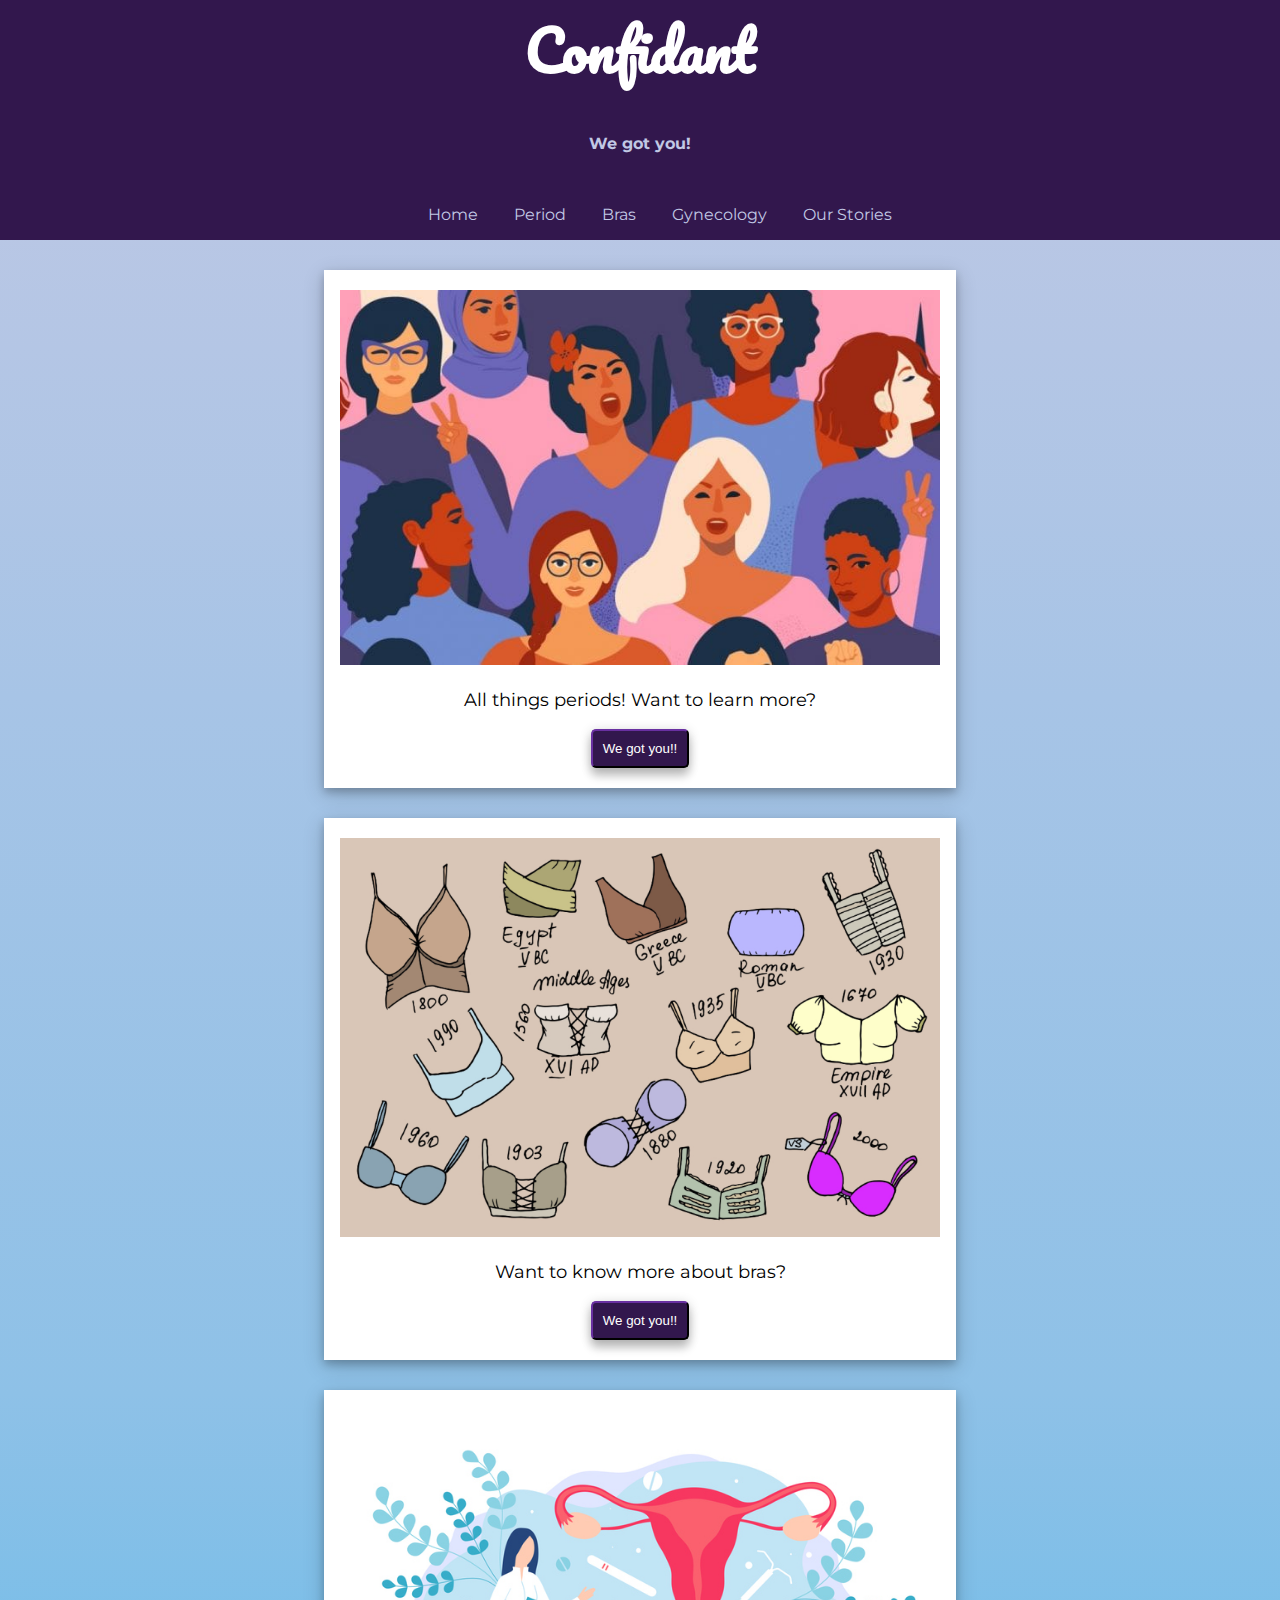
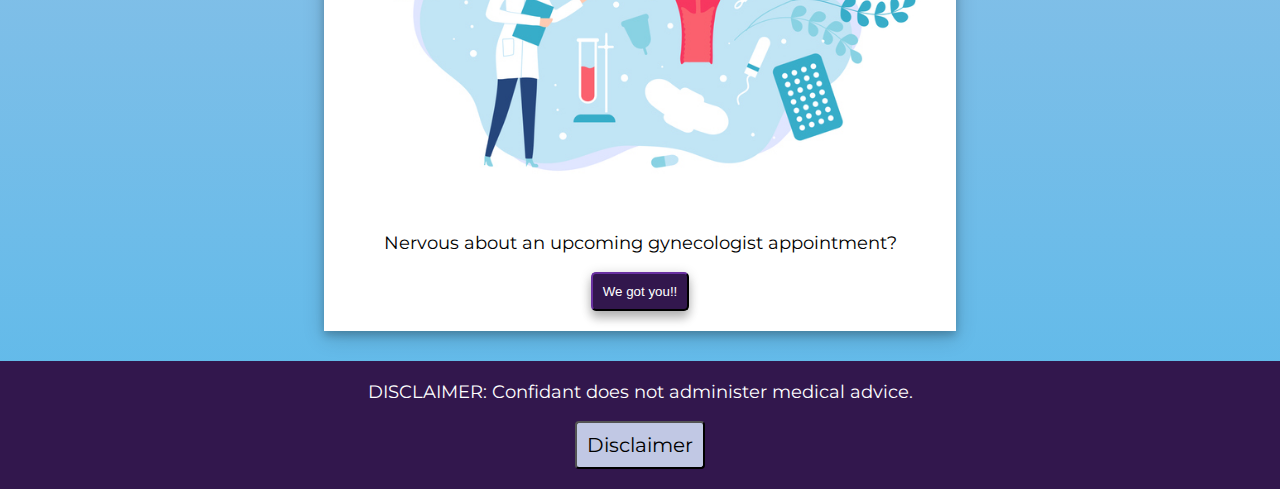
==== commit 8701c48d: "Merge branch 'master' into RylieUpdated" ====
--- a/index.html
+++ b/index.html
@@ -28,6 +28,7 @@
         <!-- <div class="popup" onclick="disclaimer()">Click me to toggle the popup!
             <span class="popuptext" id="myPopup">A Simple Popup!</span>
          </div> -->
+         <center>
         <div class = "Categories">
             <div class = "Period Category">
                 <img src="images/idk.jpg" alt="Image indicating period information">
@@ -45,6 +46,7 @@
                 <button type="button" onclick="window.location.href='gynecology.html';">We got you!!</button>
             </div>
         </div>
+    </center>
         <footer>
             <!-- Trigger/Open The Modal -->
             <div class = foottxt>
